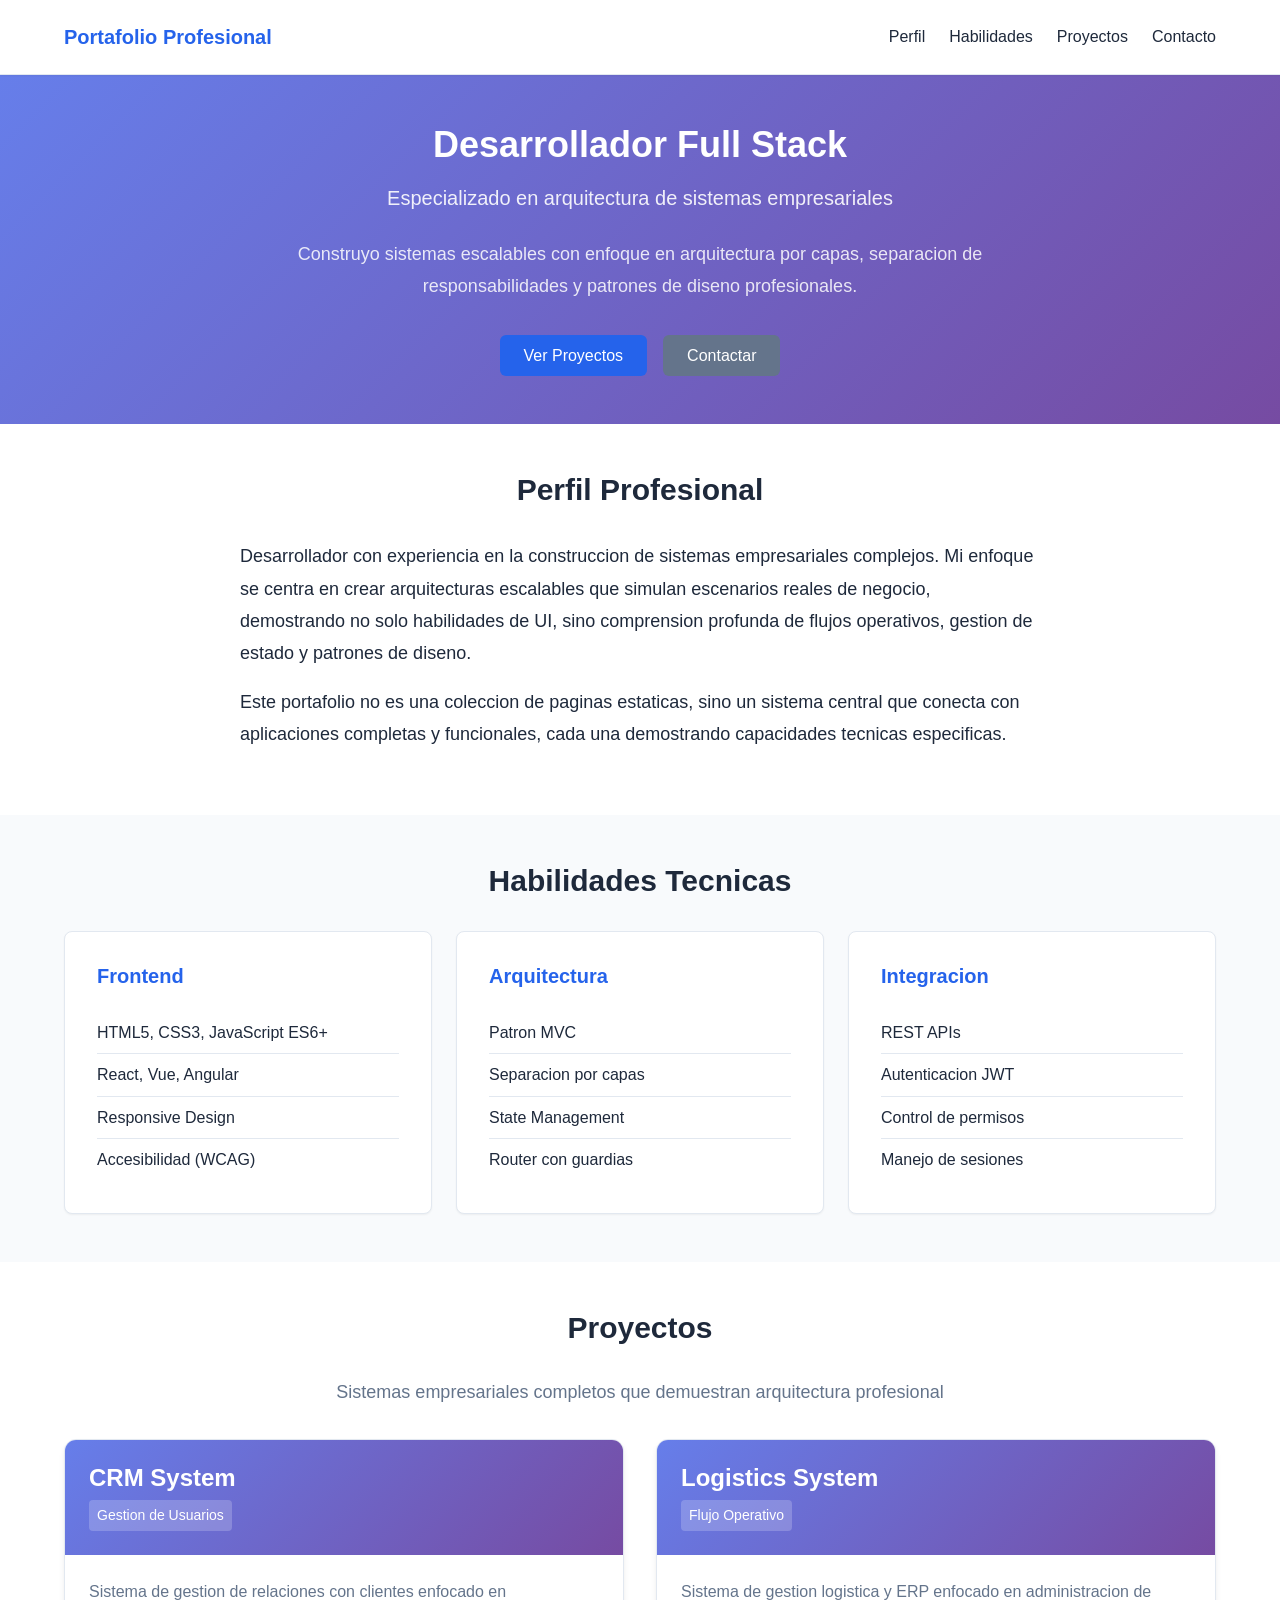
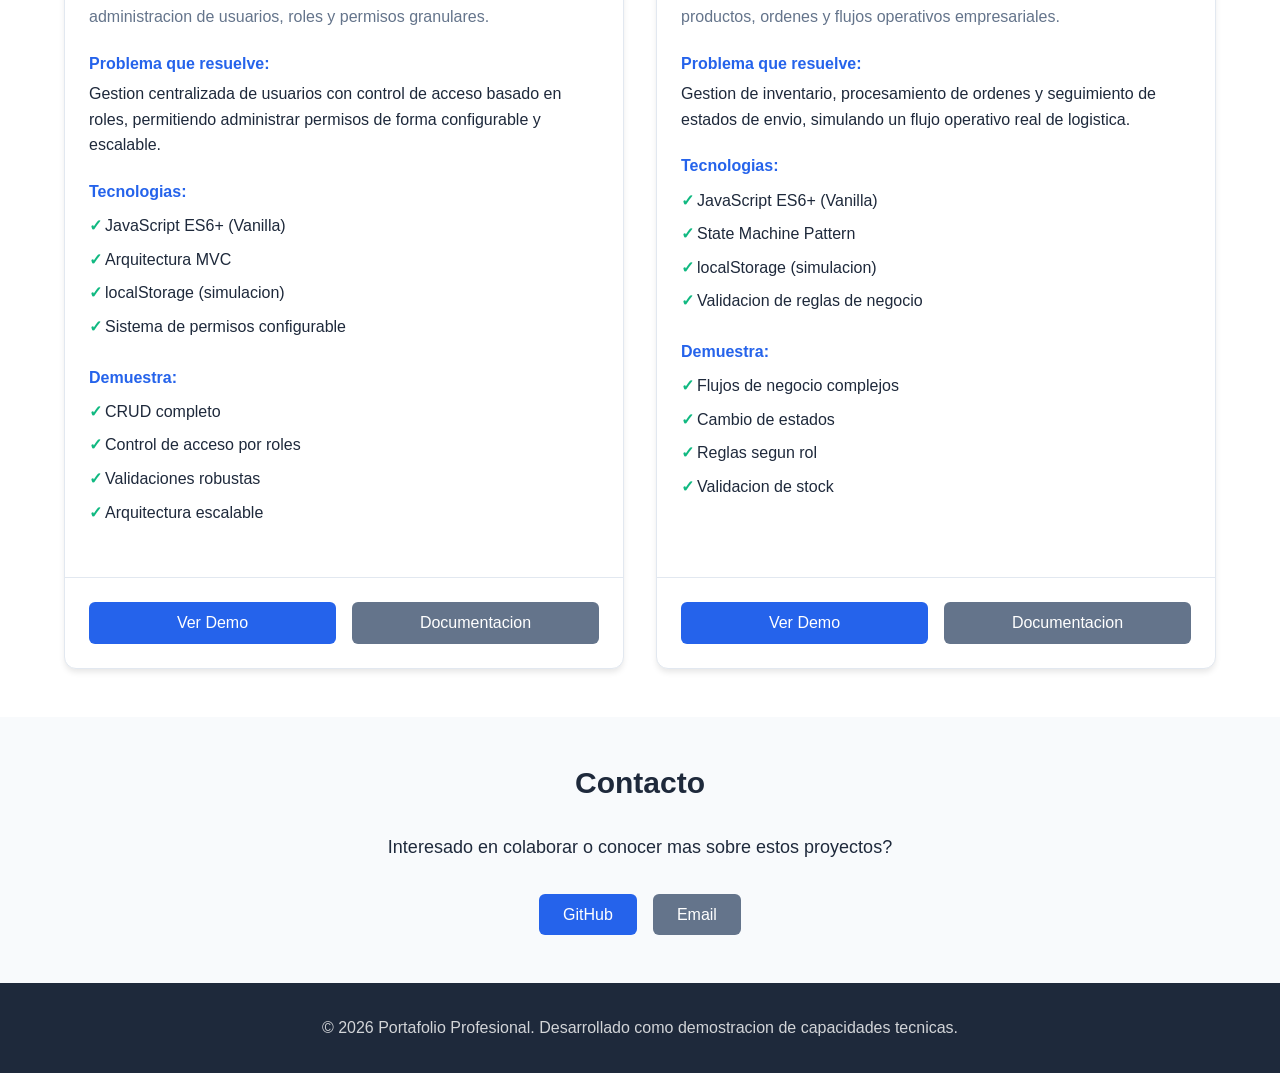
==== index.html @ 14661861 "feat: implementar nucleo compartido (auth, state, core) y hoja de vida interactiva" ====
<!DOCTYPE html>
<html lang="es">
<head>
    <meta charset="UTF-8">
    <meta name="viewport" content="width=device-width, initial-scale=1.0">
    <meta name="description" content="Portafolio profesional interactivo con sistemas CRM y Logistica">
    <title>Portafolio Profesional | Desarrollador Full Stack</title>
    <link rel="stylesheet" href="/styles/global.css">
    <link rel="stylesheet" href="/styles/portfolio.css">
</head>
<body>
    <!-- Header -->
    <header class="header">
        <div class="container">
            <nav class="nav">
                <div class="nav-brand">
                    <h1>Portafolio Profesional</h1>
                </div>
                <ul class="nav-menu">
                    <li><a href="#perfil">Perfil</a></li>
                    <li><a href="#habilidades">Habilidades</a></li>
                    <li><a href="#proyectos">Proyectos</a></li>
                    <li><a href="#contacto">Contacto</a></li>
                </ul>
            </nav>
        </div>
    </header>

    <!-- Hero Section -->
    <section class="hero">
        <div class="container">
            <div class="hero-content">
                <h2 class="hero-title">Desarrollador Full Stack</h2>
                <p class="hero-subtitle">Especializado en arquitectura de sistemas empresariales</p>
                <p class="hero-description">
                    Construyo sistemas escalables con enfoque en arquitectura por capas,
                    separacion de responsabilidades y patrones de diseno profesionales.
                </p>
                <div class="hero-actions">
                    <a href="#proyectos" class="btn btn-primary">Ver Proyectos</a>
                    <a href="#contacto" class="btn btn-secondary">Contactar</a>
                </div>
            </div>
        </div>
    </section>

    <!-- Perfil Section -->
    <section id="perfil" class="section">
        <div class="container">
            <h2 class="section-title">Perfil Profesional</h2>
            <div class="perfil-content">
                <p>
                    Desarrollador con experiencia en la construccion de sistemas empresariales complejos.
                    Mi enfoque se centra en crear arquitecturas escalables que simulan escenarios reales
                    de negocio, demostrando no solo habilidades de UI, sino comprension profunda de
                    flujos operativos, gestion de estado y patrones de diseno.
                </p>
                <p>
                    Este portafolio no es una coleccion de paginas estaticas, sino un sistema central
                    que conecta con aplicaciones completas y funcionales, cada una demostrando
                    capacidades tecnicas especificas.
                </p>
            </div>
        </div>
    </section>

    <!-- Habilidades Section -->
    <section id="habilidades" class="section section-gray">
        <div class="container">
            <h2 class="section-title">Habilidades Tecnicas</h2>
            
            <div class="habilidades-grid">
                <!-- Frontend -->
                <div class="habilidad-card">
                    <h3>Frontend</h3>
                    <ul>
                        <li>HTML5, CSS3, JavaScript ES6+</li>
                        <li>React, Vue, Angular</li>
                        <li>Responsive Design</li>
                        <li>Accesibilidad (WCAG)</li>
                    </ul>
                </div>

                <!-- Arquitectura -->
                <div class="habilidad-card">
                    <h3>Arquitectura</h3>
                    <ul>
                        <li>Patron MVC</li>
                        <li>Separacion por capas</li>
                        <li>State Management</li>
                        <li>Router con guardias</li>
                    </ul>
                </div>

                <!-- Integracion -->
                <div class="habilidad-card">
                    <h3>Integracion</h3>
                    <ul>
                        <li>REST APIs</li>
                        <li>Autenticacion JWT</li>
                        <li>Control de permisos</li>
                        <li>Manejo de sesiones</li>
                    </ul>
                </div>
            </div>
        </div>
    </section>

    <!-- Proyectos Section -->
    <section id="proyectos" class="section">
        <div class="container">
            <h2 class="section-title">Proyectos</h2>
            <p class="section-subtitle">
                Sistemas empresariales completos que demuestran arquitectura profesional
            </p>

            <div class="proyectos-grid">
                <!-- CRM System -->
                <div class="proyecto-card">
                    <div class="proyecto-header">
                        <h3>CRM System</h3>
                        <span class="proyecto-tag">Gestion de Usuarios</span>
                    </div>
                    <div class="proyecto-body">
                        <p class="proyecto-descripcion">
                            Sistema de gestion de relaciones con clientes enfocado en administracion
                            de usuarios, roles y permisos granulares.
                        </p>
                        <div class="proyecto-problema">
                            <h4>Problema que resuelve:</h4>
                            <p>
                                Gestion centralizada de usuarios con control de acceso basado en roles,
                                permitiendo administrar permisos de forma configurable y escalable.
                            </p>
                        </div>
                        <div class="proyecto-tecnologias">
                            <h4>Tecnologias:</h4>
                            <ul>
                                <li>JavaScript ES6+ (Vanilla)</li>
                                <li>Arquitectura MVC</li>
                                <li>localStorage (simulacion)</li>
                                <li>Sistema de permisos configurable</li>
                            </ul>
                        </div>
                        <div class="proyecto-demuestra">
                            <h4>Demuestra:</h4>
                            <ul>
                                <li>CRUD completo</li>
                                <li>Control de acceso por roles</li>
                                <li>Validaciones robustas</li>
                                <li>Arquitectura escalable</li>
                            </ul>
                        </div>
                    </div>
                    <div class="proyecto-footer">
                        <a href="/projects/crm-system/index.html" class="btn btn-primary">Ver Demo</a>
                        <a href="/projects/crm-system/README.md" class="btn btn-secondary">Documentacion</a>
                    </div>
                </div>

                <!-- Logistics System -->
                <div class="proyecto-card">
                    <div class="proyecto-header">
                        <h3>Logistics System</h3>
                        <span class="proyecto-tag">Flujo Operativo</span>
                    </div>
                    <div class="proyecto-body">
                        <p class="proyecto-descripcion">
                            Sistema de gestion logistica y ERP enfocado en administracion de productos,
                            ordenes y flujos operativos empresariales.
                        </p>
                        <div class="proyecto-problema">
                            <h4>Problema que resuelve:</h4>
                            <p>
                                Gestion de inventario, procesamiento de ordenes y seguimiento de estados
                                de envio, simulando un flujo operativo real de logistica.
                            </p>
                        </div>
                        <div class="proyecto-tecnologias">
                            <h4>Tecnologias:</h4>
                            <ul>
                                <li>JavaScript ES6+ (Vanilla)</li>
                                <li>State Machine Pattern</li>
                                <li>localStorage (simulacion)</li>
                                <li>Validacion de reglas de negocio</li>
                            </ul>
                        </div>
                        <div class="proyecto-demuestra">
                            <h4>Demuestra:</h4>
                            <ul>
                                <li>Flujos de negocio complejos</li>
                                <li>Cambio de estados</li>
                                <li>Reglas segun rol</li>
                                <li>Validacion de stock</li>
                            </ul>
                        </div>
                    </div>
                    <div class="proyecto-footer">
                        <a href="/projects/logistics-system/index.html" class="btn btn-primary">Ver Demo</a>
                        <a href="/projects/logistics-system/README.md" class="btn btn-secondary">Documentacion</a>
                    </div>
                </div>
            </div>
        </div>
    </section>

    <!-- Contacto Section -->
    <section id="contacto" class="section section-gray">
        <div class="container">
            <h2 class="section-title">Contacto</h2>
            <div class="contacto-content">
                <p>Interesado en colaborar o conocer mas sobre estos proyectos?</p>
                <div class="contacto-links">
                    <a href="https://github.com/yosoymusictusabes" target="_blank" class="btn btn-primary">
                        GitHub
                    </a>
                    <a href="mailto:yosoymusictusabes@gmail.com" class="btn btn-secondary">
                        Email
                    </a>
                </div>
            </div>
        </div>
    </section>

    <!-- Footer -->
    <footer class="footer">
        <div class="container">
            <p>&copy; 2026 Portafolio Profesional. Desarrollado como demostracion de capacidades tecnicas.</p>
        </div>
    </footer>

    <script type="module" src="/shared/core/app.js"></script>
</body>
</html>
---- styles/global.css ----
/**
 * Estilos globales del portafolio
 * Variables CSS, reset y utilidades comunes
 */

/* Variables CSS */
:root {
  /* Colores principales */
  --color-primary: #2563eb;
  --color-primary-dark: #1e40af;
  --color-secondary: #64748b;
  --color-success: #10b981;
  --color-warning: #f59e0b;
  --color-error: #ef4444;
  
  /* Colores de fondo */
  --color-bg: #ffffff;
  --color-bg-gray: #f8fafc;
  --color-bg-dark: #1e293b;
  
  /* Colores de texto */
  --color-text: #1e293b;
  --color-text-light: #64748b;
  --color-text-white: #ffffff;
  
  /* Bordes */
  --color-border: #e2e8f0;
  
  /* Espaciado */
  --spacing-xs: 0.25rem;
  --spacing-sm: 0.5rem;
  --spacing-md: 1rem;
  --spacing-lg: 1.5rem;
  --spacing-xl: 2rem;
  --spacing-2xl: 3rem;
  
  /* Tipografia */
  --font-family: -apple-system, BlinkMacSystemFont, 'Segoe UI', Roboto, Oxygen, Ubuntu, Cantarell, sans-serif;
  --font-size-sm: 0.875rem;
  --font-size-base: 1rem;
  --font-size-lg: 1.125rem;
  --font-size-xl: 1.25rem;
  --font-size-2xl: 1.5rem;
  --font-size-3xl: 1.875rem;
  --font-size-4xl: 2.25rem;
  
  /* Sombras */
  --shadow-sm: 0 1px 2px 0 rgba(0, 0, 0, 0.05);
  --shadow-md: 0 4px 6px -1px rgba(0, 0, 0, 0.1);
  --shadow-lg: 0 10px 15px -3px rgba(0, 0, 0, 0.1);
  
  /* Bordes redondeados */
  --radius-sm: 0.25rem;
  --radius-md: 0.375rem;
  --radius-lg: 0.5rem;
  --radius-xl: 0.75rem;
  
  /* Transiciones */
  --transition-fast: 150ms ease-in-out;
  --transition-base: 200ms ease-in-out;
  --transition-slow: 300ms ease-in-out;
}

/* Reset CSS */
*, *::before, *::after {
  box-sizing: border-box;
  margin: 0;
  padding: 0;
}

html {
  scroll-behavior: smooth;
}

body {
  font-family: var(--font-family);
  font-size: var(--font-size-base);
  line-height: 1.6;
  color: var(--color-text);
  background-color: var(--color-bg);
}

/* Tipografia */
h1, h2, h3, h4, h5, h6 {
  font-weight: 600;
  line-height: 1.2;
  margin-bottom: var(--spacing-md);
}

h1 { font-size: var(--font-size-4xl); }
h2 { font-size: var(--font-size-3xl); }
h3 { font-size: var(--font-size-2xl); }
h4 { font-size: var(--font-size-xl); }
h5 { font-size: var(--font-size-lg); }
h6 { font-size: var(--font-size-base); }

p {
  margin-bottom: var(--spacing-md);
}

a {
  color: var(--color-primary);
  text-decoration: none;
  transition: color var(--transition-base);
}

a:hover {
  color: var(--color-primary-dark);
}

ul, ol {
  list-style-position: inside;
  margin-bottom: var(--spacing-md);
}

/* Container */
.container {
  width: 100%;
  max-width: 1200px;
  margin: 0 auto;
  padding: 0 var(--spacing-lg);
}

/* Botones */
.btn {
  display: inline-block;
  padding: var(--spacing-sm) var(--spacing-lg);
  font-size: var(--font-size-base);
  font-weight: 500;
  text-align: center;
  border: none;
  border-radius: var(--radius-md);
  cursor: pointer;
  transition: all var(--transition-base);
  text-decoration: none;
}

.btn-primary {
  background-color: var(--color-primary);
  color: var(--color-text-white);
}

.btn-primary:hover {
  background-color: var(--color-primary-dark);
  color: var(--color-text-white);
}

.btn-secondary {
  background-color: var(--color-secondary);
  color: var(--color-text-white);
}

.btn-secondary:hover {
  background-color: #475569;
  color: var(--color-text-white);
}

.btn-success {
  background-color: var(--color-success);
  color: var(--color-text-white);
}

.btn-warning {
  background-color: var(--color-warning);
  color: var(--color-text-white);
}

.btn-error {
  background-color: var(--color-error);
  color: var(--color-text-white);
}

/* Cards */
.card {
  background-color: var(--color-bg);
  border: 1px solid var(--color-border);
  border-radius: var(--radius-lg);
  padding: var(--spacing-lg);
  box-shadow: var(--shadow-sm);
  transition: box-shadow var(--transition-base);
}

.card:hover {
  box-shadow: var(--shadow-md);
}

/* Grid */
.grid {
  display: grid;
  gap: var(--spacing-lg);
}

.grid-2 {
  grid-template-columns: repeat(auto-fit, minmax(300px, 1fr));
}

.grid-3 {
  grid-template-columns: repeat(auto-fit, minmax(250px, 1fr));
}

/* Utilidades */
.text-center { text-align: center; }
.text-left { text-align: left; }
.text-right { text-align: right; }

.mt-sm { margin-top: var(--spacing-sm); }
.mt-md { margin-top: var(--spacing-md); }
.mt-lg { margin-top: var(--spacing-lg); }
.mt-xl { margin-top: var(--spacing-xl); }

.mb-sm { margin-bottom: var(--spacing-sm); }
.mb-md { margin-bottom: var(--spacing-md); }
.mb-lg { margin-bottom: var(--spacing-lg); }
.mb-xl { margin-bottom: var(--spacing-xl); }

.hidden { display: none; }
.visible { display: block; }

/* Loading */
.loading {
  display: inline-block;
  width: 20px;
  height: 20px;
  border: 3px solid var(--color-border);
  border-top-color: var(--color-primary);
  border-radius: 50%;
  animation: spin 1s linear infinite;
}

@keyframes spin {
  to { transform: rotate(360deg); }
}

/* Responsive */
@media (max-width: 768px) {
  :root {
    --font-size-4xl: 1.875rem;
    --font-size-3xl: 1.5rem;
    --font-size-2xl: 1.25rem;
  }
  
  .container {
    padding: 0 var(--spacing-md);
  }
}
---- styles/portfolio.css ----
/**
 * Estilos especificos del portafolio (index.html)
 */

/* Header */
.header {
  background-color: var(--color-bg);
  border-bottom: 1px solid var(--color-border);
  padding: var(--spacing-lg) 0;
  position: sticky;
  top: 0;
  z-index: 100;
  box-shadow: var(--shadow-sm);
}

.nav {
  display: flex;
  justify-content: space-between;
  align-items: center;
}

.nav-brand h1 {
  font-size: var(--font-size-xl);
  margin: 0;
  color: var(--color-primary);
}

.nav-menu {
  display: flex;
  gap: var(--spacing-lg);
  list-style: none;
  margin: 0;
}

.nav-menu a {
  color: var(--color-text);
  font-weight: 500;
  transition: color var(--transition-base);
}

.nav-menu a:hover {
  color: var(--color-primary);
}

/* Hero Section */
.hero {
  background: linear-gradient(135deg, #667eea 0%, #764ba2 100%);
  color: var(--color-text-white);
  padding: var(--spacing-2xl) 0;
  text-align: center;
}

.hero-content {
  max-width: 800px;
  margin: 0 auto;
}

.hero-title {
  font-size: var(--font-size-4xl);
  margin-bottom: var(--spacing-md);
  color: var(--color-text-white);
}

.hero-subtitle {
  font-size: var(--font-size-xl);
  margin-bottom: var(--spacing-lg);
  opacity: 0.9;
}

.hero-description {
  font-size: var(--font-size-lg);
  margin-bottom: var(--spacing-xl);
  opacity: 0.85;
  line-height: 1.8;
}

.hero-actions {
  display: flex;
  gap: var(--spacing-md);
  justify-content: center;
}

/* Sections */
.section {
  padding: var(--spacing-2xl) 0;
}

.section-gray {
  background-color: var(--color-bg-gray);
}

.section-title {
  text-align: center;
  margin-bottom: var(--spacing-xl);
  color: var(--color-text);
}

.section-subtitle {
  text-align: center;
  color: var(--color-text-light);
  margin-bottom: var(--spacing-xl);
  font-size: var(--font-size-lg);
}

/* Perfil */
.perfil-content {
  max-width: 800px;
  margin: 0 auto;
  font-size: var(--font-size-lg);
  line-height: 1.8;
}

/* Habilidades */
.habilidades-grid {
  display: grid;
  grid-template-columns: repeat(auto-fit, minmax(280px, 1fr));
  gap: var(--spacing-lg);
}

.habilidad-card {
  background-color: var(--color-bg);
  border: 1px solid var(--color-border);
  border-radius: var(--radius-lg);
  padding: var(--spacing-xl);
  box-shadow: var(--shadow-sm);
  transition: transform var(--transition-base), box-shadow var(--transition-base);
}

.habilidad-card:hover {
  transform: translateY(-4px);
  box-shadow: var(--shadow-md);
}

.habilidad-card h3 {
  color: var(--color-primary);
  margin-bottom: var(--spacing-lg);
  font-size: var(--font-size-xl);
}

.habilidad-card ul {
  list-style: none;
  padding: 0;
  margin: 0;
}

.habilidad-card li {
  padding: var(--spacing-sm) 0;
  border-bottom: 1px solid var(--color-border);
}

.habilidad-card li:last-child {
  border-bottom: none;
}

/* Proyectos */
.proyectos-grid {
  display: grid;
  grid-template-columns: repeat(auto-fit, minmax(400px, 1fr));
  gap: var(--spacing-xl);
}

.proyecto-card {
  background-color: var(--color-bg);
  border: 1px solid var(--color-border);
  border-radius: var(--radius-xl);
  overflow: hidden;
  box-shadow: var(--shadow-md);
  transition: transform var(--transition-base), box-shadow var(--transition-base);
  display: flex;
  flex-direction: column;
}

.proyecto-card:hover {
  transform: translateY(-8px);
  box-shadow: var(--shadow-lg);
}

.proyecto-header {
  background: linear-gradient(135deg, #667eea 0%, #764ba2 100%);
  color: var(--color-text-white);
  padding: var(--spacing-lg);
}

.proyecto-header h3 {
  margin: 0 0 var(--spacing-sm) 0;
  color: var(--color-text-white);
}

.proyecto-tag {
  display: inline-block;
  background-color: rgba(255, 255, 255, 0.2);
  padding: var(--spacing-xs) var(--spacing-sm);
  border-radius: var(--radius-sm);
  font-size: var(--font-size-sm);
}

.proyecto-body {
  padding: var(--spacing-lg);
  flex: 1;
}

.proyecto-descripcion {
  font-size: var(--font-size-base);
  margin-bottom: var(--spacing-lg);
  color: var(--color-text-light);
}

.proyecto-problema,
.proyecto-tecnologias,
.proyecto-demuestra {
  margin-bottom: var(--spacing-lg);
}

.proyecto-problema h4,
.proyecto-tecnologias h4,
.proyecto-demuestra h4 {
  font-size: var(--font-size-base);
  color: var(--color-primary);
  margin-bottom: var(--spacing-sm);
}

.proyecto-tecnologias ul,
.proyecto-demuestra ul {
  list-style: none;
  padding: 0;
  margin: 0;
}

.proyecto-tecnologias li,
.proyecto-demuestra li {
  padding: var(--spacing-xs) 0;
  padding-left: var(--spacing-md);
  position: relative;
}

.proyecto-tecnologias li::before,
.proyecto-demuestra li::before {
  content: "✓";
  position: absolute;
  left: 0;
  color: var(--color-success);
  font-weight: bold;
}

.proyecto-footer {
  padding: var(--spacing-lg);
  border-top: 1px solid var(--color-border);
  display: flex;
  gap: var(--spacing-md);
}

.proyecto-footer .btn {
  flex: 1;
}

/* Contacto */
.contacto-content {
  text-align: center;
  max-width: 600px;
  margin: 0 auto;
}

.contacto-content p {
  font-size: var(--font-size-lg);
  margin-bottom: var(--spacing-xl);
}

.contacto-links {
  display: flex;
  gap: var(--spacing-md);
  justify-content: center;
}

/* Footer */
.footer {
  background-color: var(--color-bg-dark);
  color: var(--color-text-white);
  padding: var(--spacing-xl) 0;
  text-align: center;
}

.footer p {
  margin: 0;
  opacity: 0.8;
}

/* Responsive */
@media (max-width: 768px) {
  .nav {
    flex-direction: column;
    gap: var(--spacing-md);
  }
  
  .nav-menu {
    flex-wrap: wrap;
    justify-content: center;
  }
  
  .hero-actions {
    flex-direction: column;
  }
  
  .proyectos-grid {
    grid-template-columns: 1fr;
  }
  
  .proyecto-footer {
    flex-direction: column;
  }
  
  .contacto-links {
    flex-direction: column;
  }
}
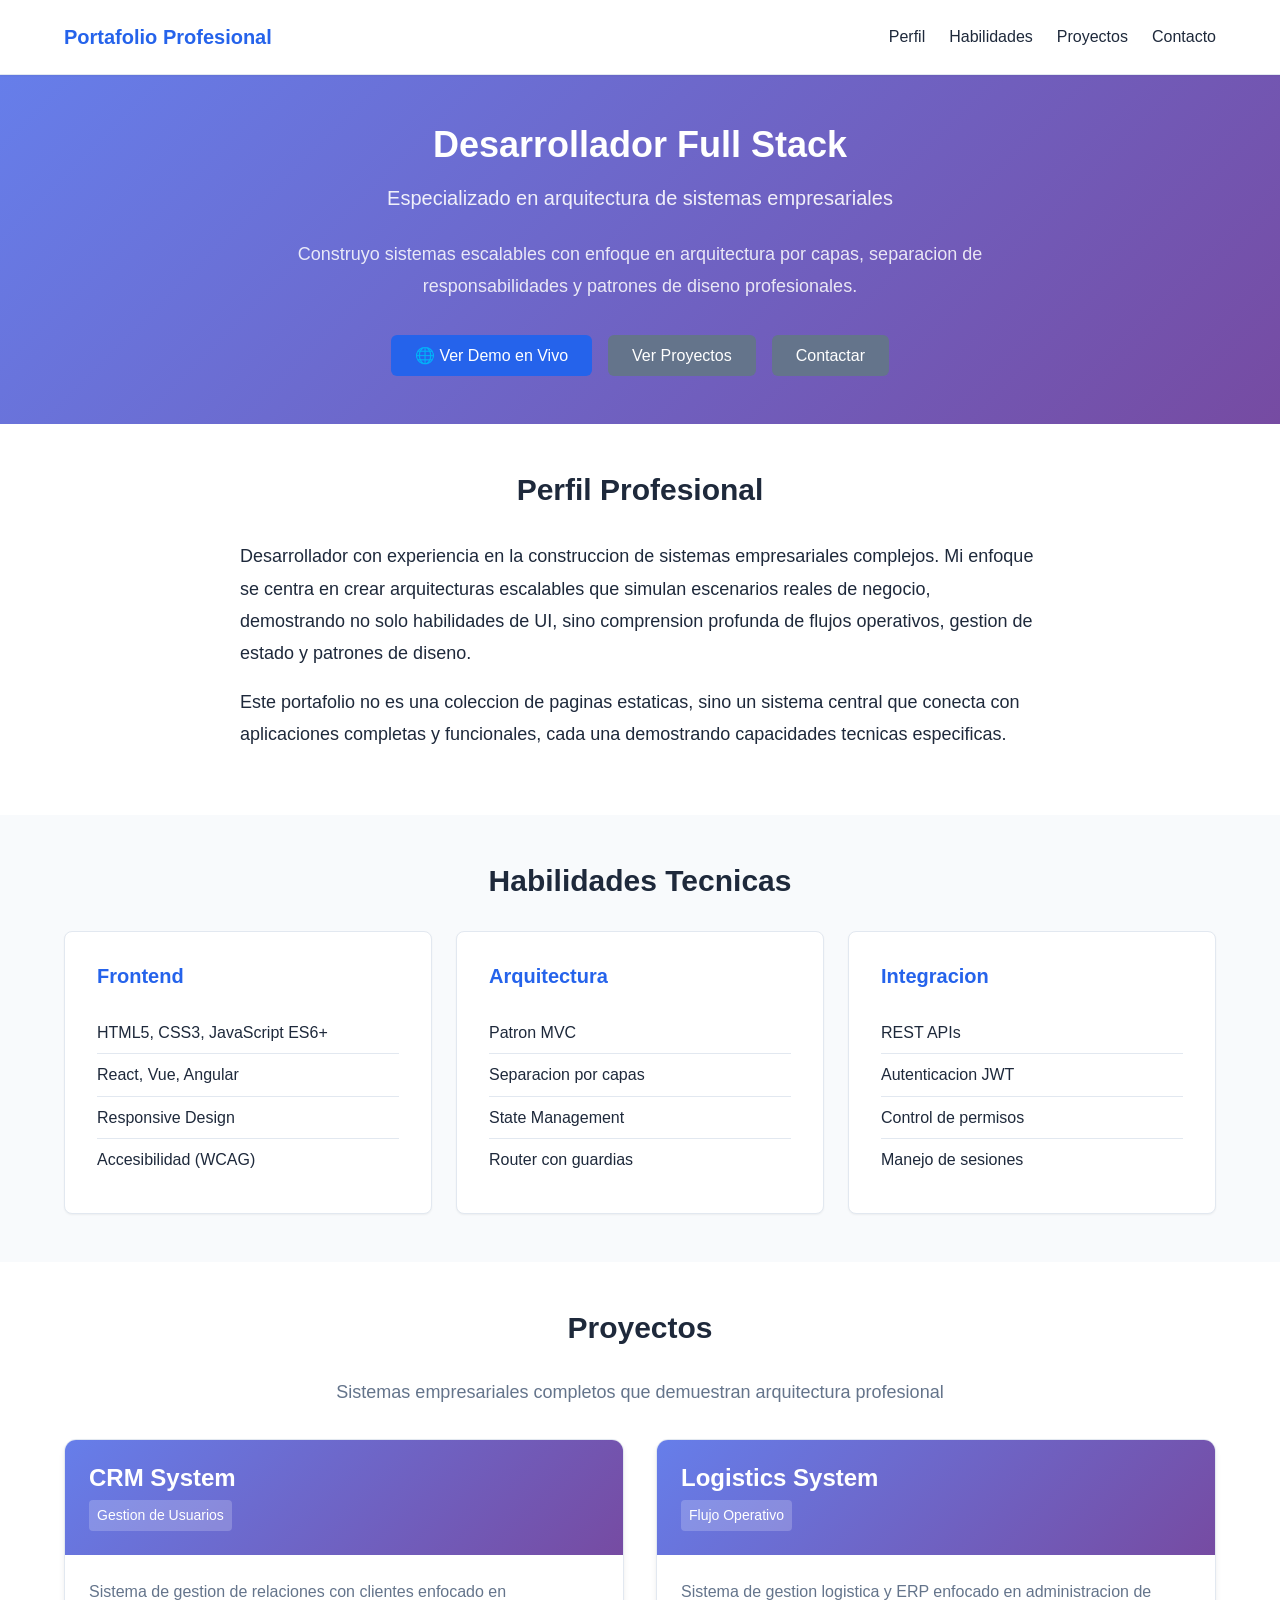
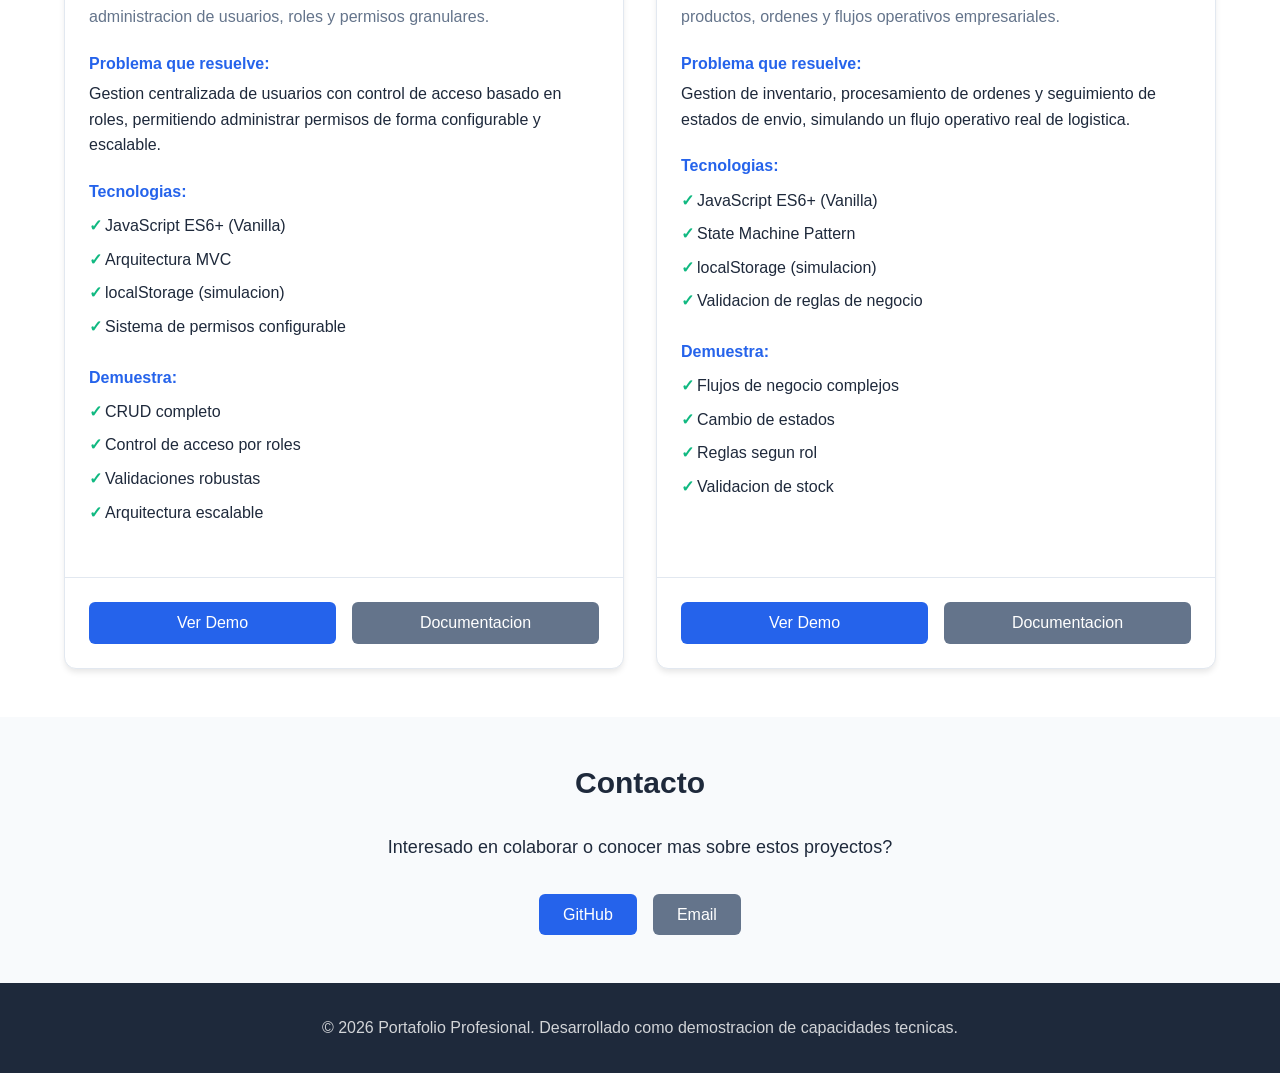
==== commit 2144bc80: "feat: agregar enlace de GitHub Pages en index.html" ====
--- a/index.html
+++ b/index.html
@@ -37,7 +37,10 @@
                     separacion de responsabilidades y patrones de diseno profesionales.
                 </p>
                 <div class="hero-actions">
-                    <a href="#proyectos" class="btn btn-primary">Ver Proyectos</a>
+                    <a href="https://yosoymusictusabes.github.io/portafolio-profesional-interactivo/" target="_blank" class="btn btn-primary">
+                        🌐 Ver Demo en Vivo
+                    </a>
+                    <a href="#proyectos" class="btn btn-secondary">Ver Proyectos</a>
                     <a href="#contacto" class="btn btn-secondary">Contactar</a>
                 </div>
             </div>
